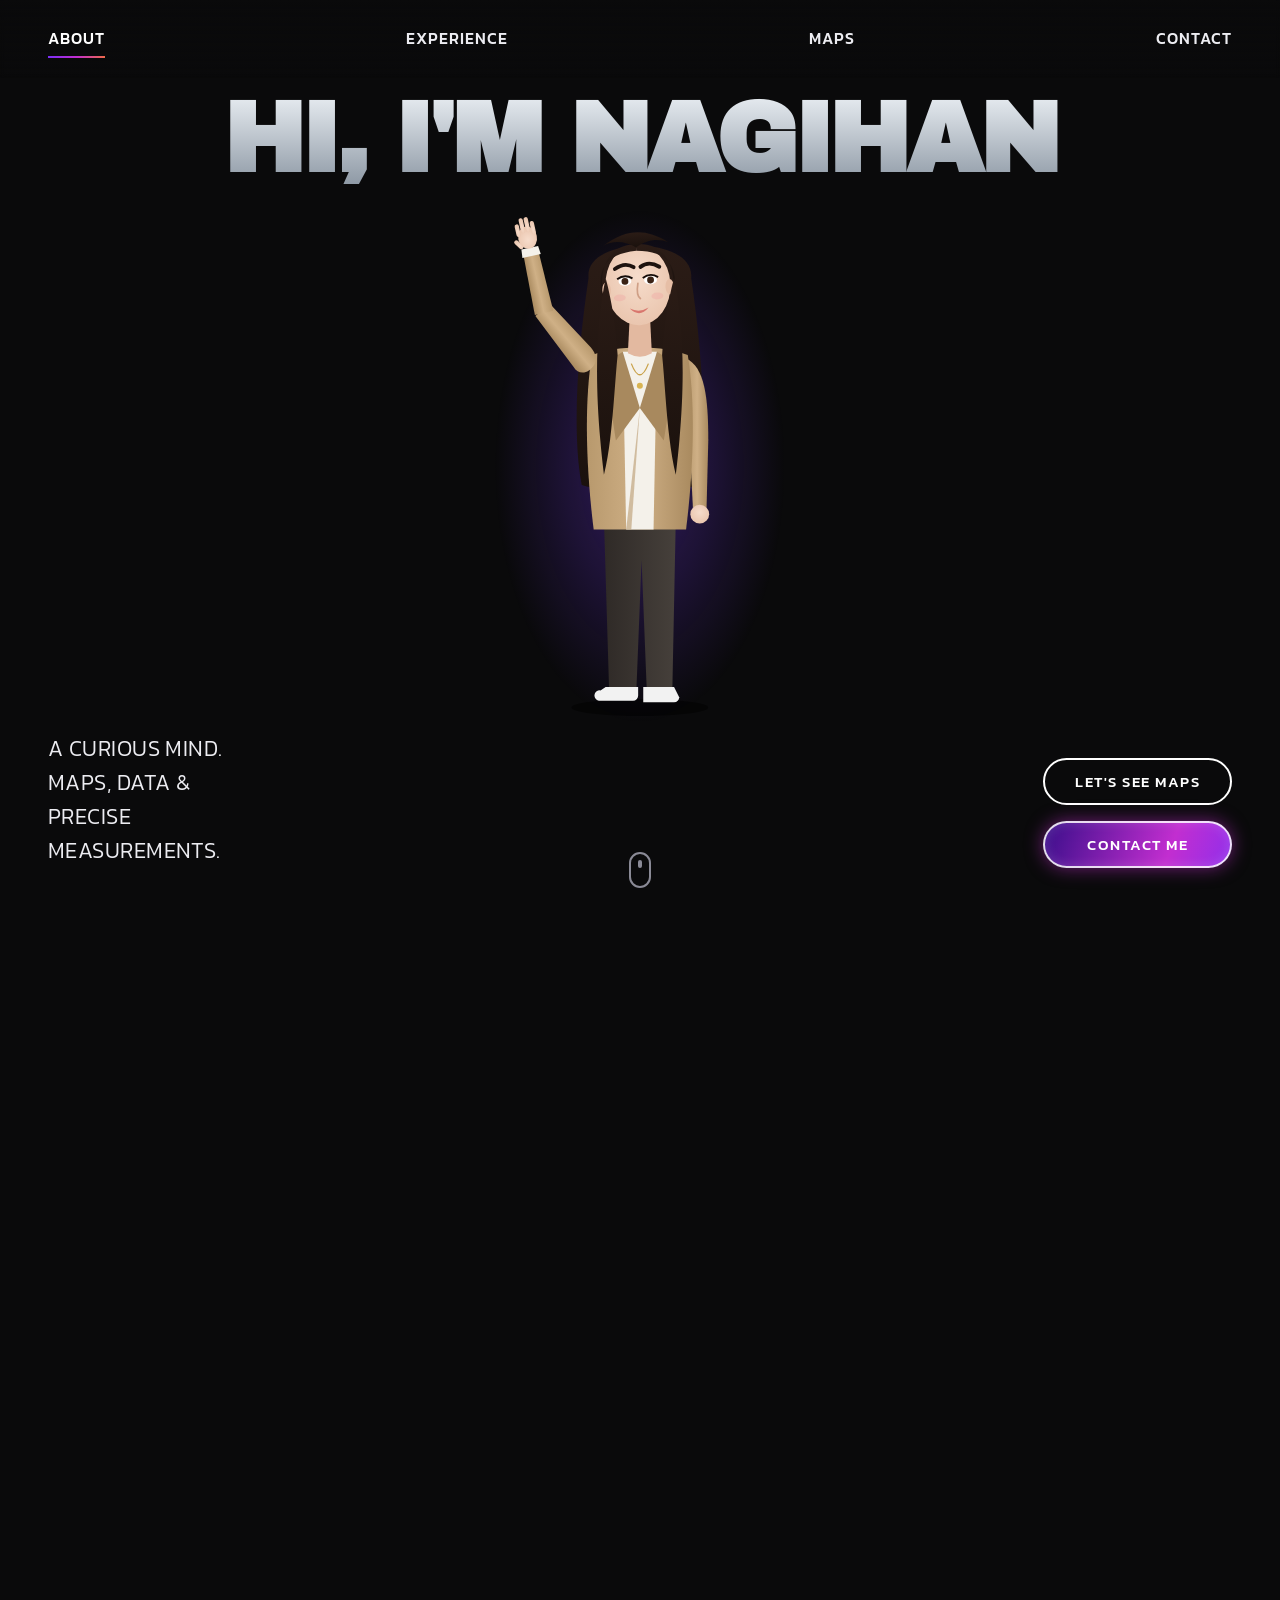
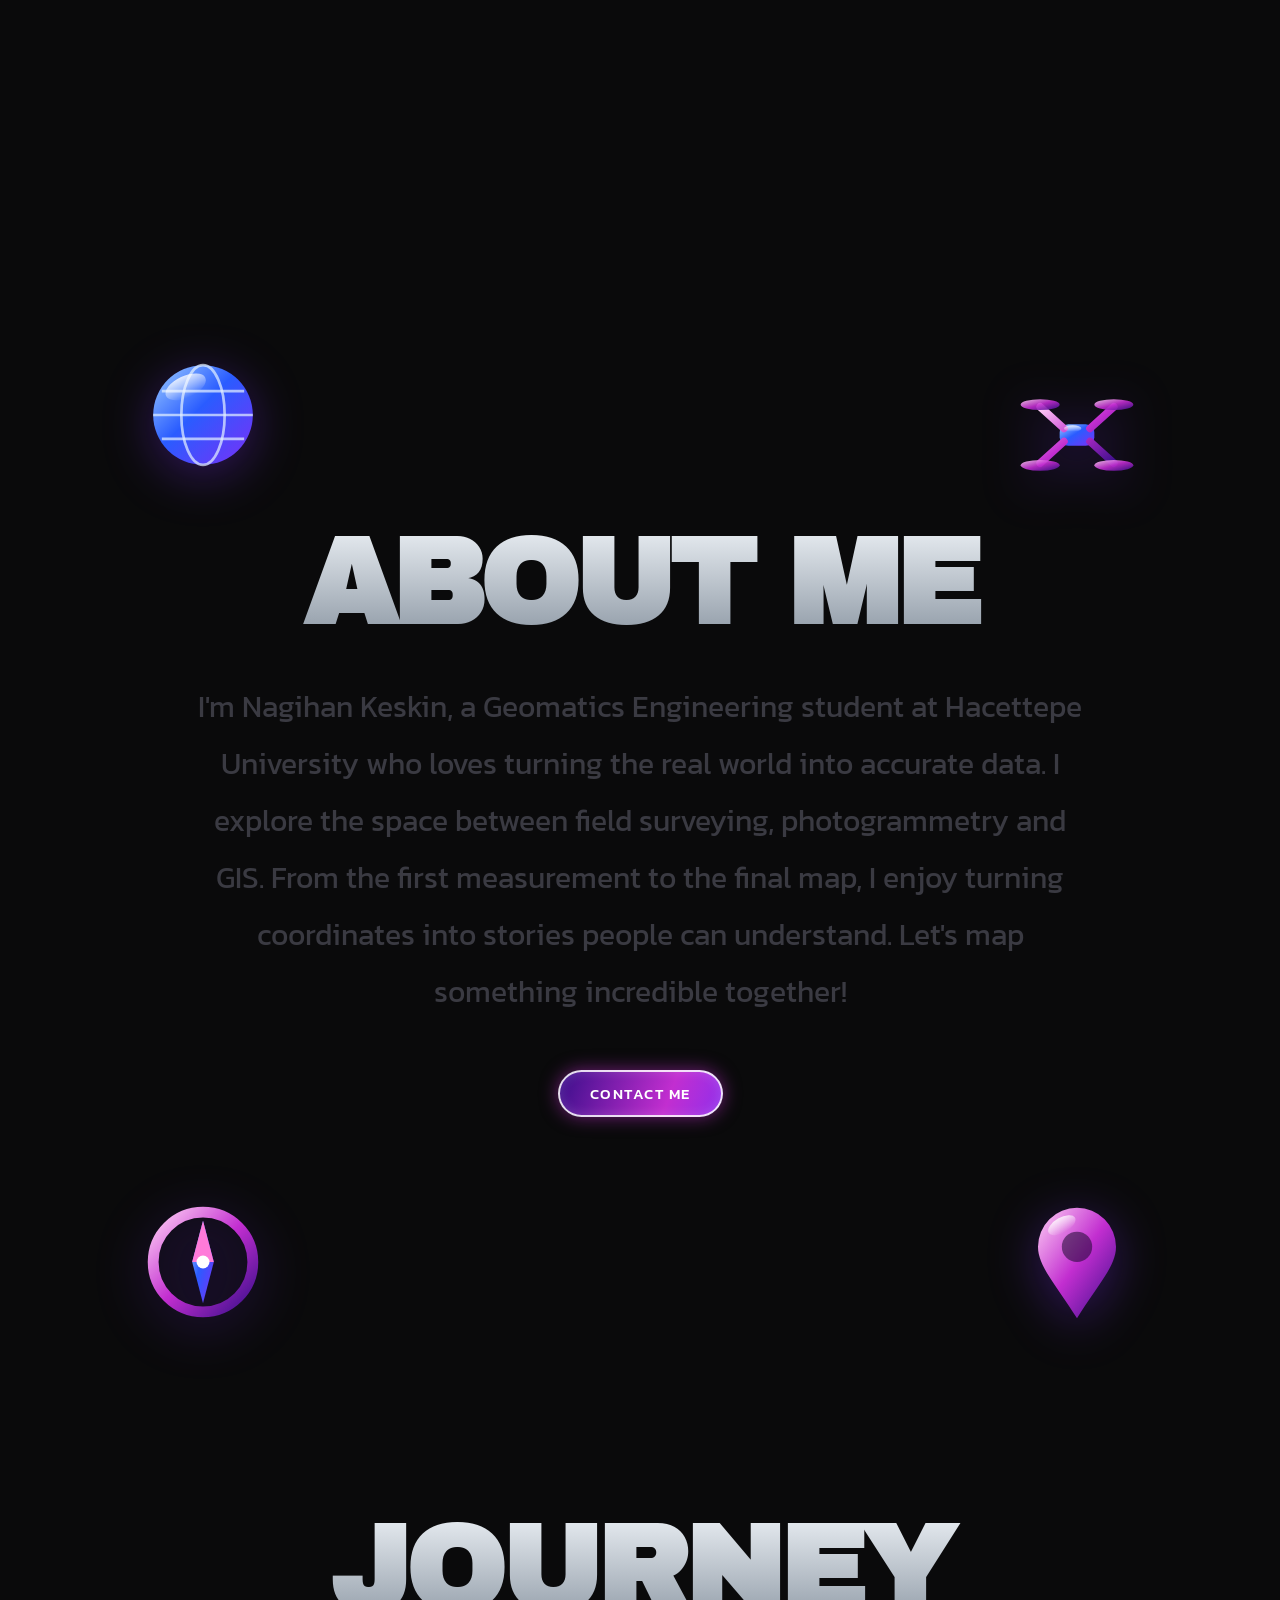
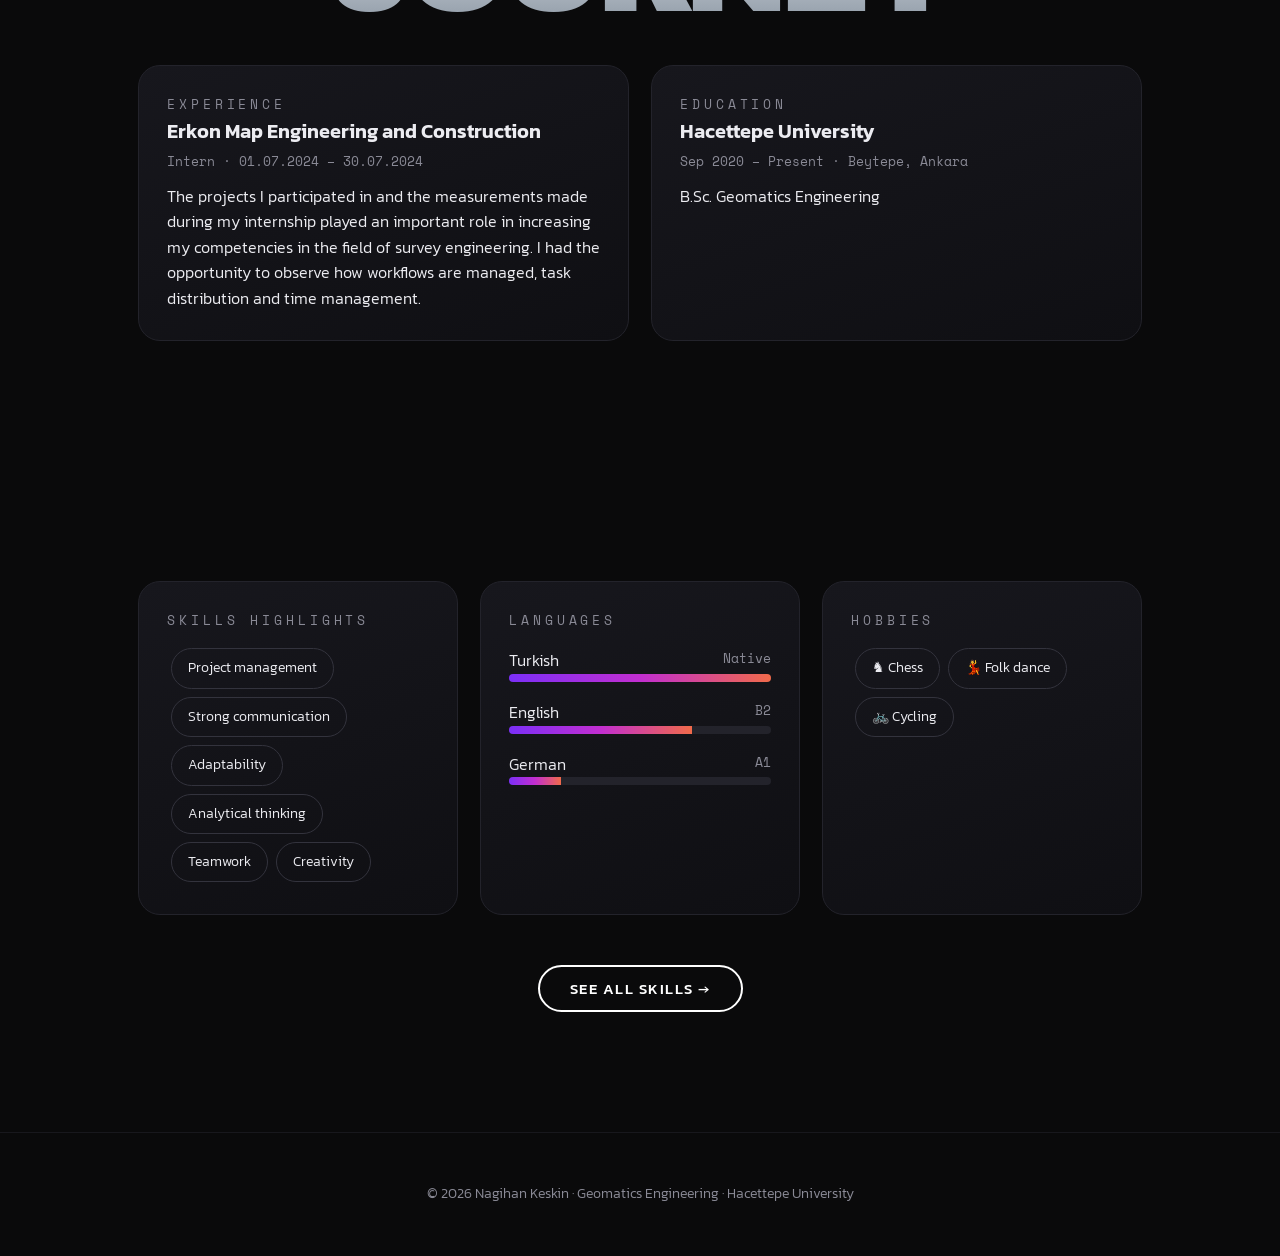
==== index.html @ 49355ff9 "Add Nagihan Keskin personal web page Animated waving avatar intro, about/experience/maps/contact pag" ====
<!doctype html>
<html lang="en">
<head>
  <meta charset="utf-8">
  <meta name="viewport" content="width=device-width, initial-scale=1">
  <link rel="preconnect" href="https://fonts.googleapis.com">
  <link rel="preconnect" href="https://fonts.gstatic.com" crossorigin>
  <link href="https://fonts.googleapis.com/css2?family=Archivo+Black&family=Kanit:wght@300;400;500;600&family=Space+Mono&display=swap" rel="stylesheet">
  <link rel="stylesheet" href="css/style.css">
  <title>Nagihan Keskin</title>
</head>
<body>
  <nav class="nav">
    <a href="index.html#about">About</a>
    <a href="experience.html">Experience</a>
    <a href="maps.html">Maps</a>
    <a href="contact.html">Contact</a>
  </nav>

  <header class="hero">
    <div class="hero-sticky">
      <h1 class="mega">Hi, I'm Nagihan</h1>
      <div id="avatar" class="avatar" tabindex="0" title="Click me to say hi!"></div>
      <div class="hero-bottom">
        <p id="tagline" class="tagline"></p>
        <div class="hero-ctas">
          <a class="btn btn-outline" href="maps.html">Let's see maps</a>
          <a class="btn btn-glow" href="contact.html">Contact me</a>
        </div>
      </div>
      <div class="scroll-cue" aria-hidden="true"></div>
    </div>
  </header>

  <section id="about" class="section">
    <div class="floaters" aria-hidden="true">
      <img class="float" src="assets/float/globe.svg" alt="" style="left:0;top:-60px">
      <img class="float" src="assets/float/drone.svg" alt="" style="right:0;top:-40px">
    </div>
    <h2 class="mega section-title" style="margin-top:120px">About me</h2>
    <p id="about-text" class="reveal-text"></p>
    <div class="center"><a class="btn btn-glow" href="contact.html">Contact me</a></div>
    <div class="floaters" aria-hidden="true" style="margin-top:80px">
      <img class="float" src="assets/float/compass.svg" alt="" style="left:0">
      <img class="float" src="assets/float/pin.svg" alt="" style="right:0">
    </div>
  </section>

  <section class="section" style="padding-top:200px">
    <h2 class="mega section-title">Journey</h2>
    <div id="experience" class="grid"></div>
  </section>

  <section class="section">
    <div class="grid">
      <div class="card in observe">
        <p class="eyebrow">Skills highlights</p>
        <div id="highlights" style="margin-top:14px"></div>
      </div>
      <div class="card in observe">
        <p class="eyebrow">Languages</p>
        <div id="languages" style="margin-top:18px"></div>
      </div>
      <div class="card in observe">
        <p class="eyebrow">Hobbies</p>
        <div id="hobbies" style="margin-top:14px"></div>
      </div>
    </div>
    <div class="center"><a class="btn btn-outline" href="experience.html">See all skills →</a></div>
  </section>

  <footer>© <span data-year></span> <span data-db="profile.firstName"></span> <span data-db="profile.lastName"></span> · Geomatics Engineering · Hacettepe University</footer>
  <script src="data/db.js"></script>
  <script src="js/avatar.js"></script>
  <script src="js/main.js"></script>
</body>
</html>
---- css/style.css ----
:root {
  --bg: #0a0a0b;
  --bg-2: #121216;
  --text: #ececf1;
  --muted: #8a8a96;
  --dim: #3a3a42;
  --silver-1: #e6ebf0;
  --silver-2: #8f9aa6;
  --purple: #7b2ff7;
  --magenta: #c22ed0;
  --orange: #f06a4a;
  --radius: 999px;
  --maxw: 1100px;
}

* { box-sizing: border-box; margin: 0; padding: 0; }

html { scroll-behavior: smooth; }

body {
  background: var(--bg);
  color: var(--text);
  font-family: "Kanit", system-ui, sans-serif;
  font-weight: 300;
  line-height: 1.6;
  overflow-x: hidden;
}

a { color: inherit; text-decoration: none; }
img { max-width: 100%; display: block; }

/* ---------- NAV ---------- */
.nav {
  position: fixed; inset: 0 0 auto 0; z-index: 50;
  display: flex; justify-content: space-between; align-items: center;
  padding: 22px clamp(16px, 5vw, 48px);
  background: linear-gradient(to bottom, rgba(10,10,11,.9), rgba(10,10,11,0));
  backdrop-filter: blur(2px);
}
.nav a {
  font-weight: 500; letter-spacing: .06em; text-transform: uppercase;
  font-size: clamp(13px, 2.4vw, 16px);
  position: relative; padding: 4px 0;
  transition: color .2s;
}
.nav a::after {
  content: ""; position: absolute; left: 0; right: 0; bottom: -2px; height: 2px;
  background: linear-gradient(90deg, var(--purple), var(--magenta), var(--orange));
  transform: scaleX(0); transform-origin: left; transition: transform .3s;
}
.nav a:hover::after, .nav a.active::after { transform: scaleX(1); }
.nav a.active { color: #fff; }

/* ---------- TYPOGRAPHY ---------- */
.mega {
  font-family: "Archivo Black", "Kanit", sans-serif;
  text-transform: uppercase;
  line-height: .9;
  letter-spacing: -.04em;
  background: linear-gradient(180deg, var(--silver-1) 0%, var(--silver-2) 100%);
  -webkit-background-clip: text; background-clip: text; color: transparent;
}
.section-title { font-size: clamp(48px, 11vw, 120px); text-align: center; margin-bottom: 40px; }
.eyebrow { font-family: "Space Mono", monospace; letter-spacing: .3em; text-transform: uppercase; color: var(--muted); font-size: 13px; }

/* ---------- BUTTONS ---------- */
.btn {
  display: inline-flex; align-items: center; justify-content: center; gap: 8px;
  padding: 14px 30px; border-radius: var(--radius);
  font: 500 15px/1 "Kanit", sans-serif; letter-spacing: .1em; text-transform: uppercase;
  color: #fff; cursor: pointer; border: 2px solid #fff; background: transparent;
  transition: transform .2s, box-shadow .3s, background .3s;
}
.btn:hover { transform: translateY(-2px) scale(1.03); }
.btn:active { transform: scale(.97); }
.btn-outline:hover { background: rgba(255,255,255,.08); }
.btn-glow {
  border-color: rgba(255,255,255,.85);
  background: linear-gradient(110deg, #3a0e8a, var(--magenta) 35%, var(--purple) 60%, var(--orange) 80%, #3a0e8a);
  background-size: 200% 100%;
  box-shadow: 0 0 18px rgba(194,46,208,.55), inset 0 0 12px rgba(255,255,255,.15);
  animation: shimmer 5s linear infinite;
}
.btn-glow:hover { box-shadow: 0 0 34px rgba(194,46,208,.85), inset 0 0 12px rgba(255,255,255,.25); }
@keyframes shimmer { to { background-position: -200% 0; } }

/* ---------- HERO ---------- */
.hero { height: 210vh; position: relative; }
.hero-sticky {
  position: sticky; top: 0; height: 100vh; overflow: hidden;
  display: grid; grid-template-rows: auto minmax(0, 1fr) auto; grid-template-columns: minmax(0, 1fr);
  padding: 96px clamp(16px, 5vw, 48px) 32px;
}
.hero h1 {
  font-size: clamp(44px, 12.5vw, 170px);
  text-align: center; white-space: nowrap;
  animation: drop-in 1s cubic-bezier(.2,.8,.2,1) both;
}
@keyframes drop-in { from { opacity: 0; transform: translateY(-40px) scale(.96); filter: blur(8px); } }

.avatar {
  justify-self: center; align-self: center;
  height: 100%; max-height: 560px; min-height: 0; aspect-ratio: 1 / 2; margin: 12px 0;
  cursor: pointer; outline: none;
  animation: rise 1.2s .25s cubic-bezier(.2,.8,.2,1) both;
  transition: transform .4s;
}
.avatar:hover { transform: scale(1.03); }
.avatar:focus-visible { filter: drop-shadow(0 0 8px var(--magenta)); }
.avatar svg { width: 100%; height: 100%; overflow: visible; }
@keyframes rise { from { opacity: 0; transform: translateY(60px); } }

.hint {
  position: absolute; left: 50%; top: 54%; transform: translateX(-50%);
  font-family: "Space Mono", monospace; font-size: 12px; color: var(--muted);
  pointer-events: none; opacity: 0; animation: fade 1s 2s forwards;
  white-space: nowrap; display: none;
}

.hero-bottom { display: flex; justify-content: space-between; align-items: flex-end; gap: 24px; flex-wrap: wrap; }
.tagline { text-transform: uppercase; font-size: clamp(16px, 2.4vw, 22px); line-height: 1.55; letter-spacing: .02em; }
.tagline span { display: block; opacity: 0; animation: fade-up .7s forwards; }
.hero-ctas { display: flex; flex-direction: column; gap: 16px; animation: fade 1s 1s both; }
@keyframes fade-up { from { opacity: 0; transform: translateY(14px); } to { opacity: 1; transform: none; } }
@keyframes fade { from { opacity: 0; } to { opacity: 1; } }

.scroll-cue {
  position: absolute; bottom: 12px; left: 50%; transform: translateX(-50%);
  width: 22px; height: 36px; border: 2px solid var(--muted); border-radius: 12px;
}
.scroll-cue::after {
  content: ""; position: absolute; left: 50%; top: 6px; width: 4px; height: 8px;
  margin-left: -2px; border-radius: 2px; background: var(--muted);
  animation: wheel 1.6s infinite;
}
@keyframes wheel { to { transform: translateY(12px); opacity: 0; } }

/* ---------- FLOATING ICONS ---------- */
.floaters { position: relative; height: 0; }
.float {
  position: absolute; width: clamp(70px, 13vw, 130px);
  animation: bob 6s ease-in-out infinite;
  filter: drop-shadow(0 10px 25px rgba(123,47,247,.35));
  transition: transform .3s;
  cursor: grab;
}
.float:hover { animation-play-state: paused; transform: scale(1.15) rotate(-8deg); }
.float:nth-child(2) { animation-delay: -1.5s; }
.float:nth-child(3) { animation-delay: -3s; }
.float:nth-child(4) { animation-delay: -4.5s; }
@keyframes bob {
  0%,100% { transform: translateY(0) rotate(-6deg); }
  50% { transform: translateY(-18px) rotate(6deg); }
}

/* ---------- ABOUT ---------- */
.section { padding: 120px clamp(16px, 5vw, 48px); max-width: var(--maxw); margin: 0 auto; position: relative; }
.reveal-text {
  font-size: clamp(19px, 3vw, 30px); font-weight: 400; text-align: center;
  line-height: 1.9; max-width: 900px; margin: 0 auto;
}
.reveal-text .w { color: var(--dim); transition: color .35s; }
.reveal-text .w.on { color: var(--text); }
.center { text-align: center; margin-top: 50px; }

/* ---------- CARDS ---------- */
.grid { display: grid; gap: 22px; grid-template-columns: repeat(auto-fit, minmax(260px, 1fr)); }
.card {
  background: linear-gradient(160deg, #17171d, #0f0f13);
  border: 1px solid #23232b; border-radius: 22px; padding: 28px;
  transition: transform .3s, border-color .3s, box-shadow .3s;
}
.card:hover { transform: translateY(-6px); border-color: #4b2a7a; box-shadow: 0 18px 40px rgba(123,47,247,.18); }
.card h3 { font-weight: 600; font-size: 20px; margin-bottom: 4px; }
.card .meta { color: var(--muted); font-family: "Space Mono", monospace; font-size: 13px; margin-bottom: 12px; }
.chip {
  display: inline-block; margin: 4px; padding: 8px 16px; border-radius: var(--radius);
  border: 1px solid #33333d; font-size: 14px; cursor: default; transition: all .25s;
}
.chip:hover { border-color: var(--magenta); background: rgba(194,46,208,.12); transform: translateY(-2px); }

.bar { height: 8px; border-radius: 4px; background: #23232b; overflow: hidden; }
.bar > i {
  display: block; height: 100%; width: 0;
  background: linear-gradient(90deg, var(--purple), var(--magenta), var(--orange));
  transition: width 1.4s cubic-bezier(.2,.8,.2,1);
}

/* scroll ile beliren öğeler */
.in { opacity: 0; transform: translateY(30px); transition: opacity .8s, transform .8s; }
.in.visible { opacity: 1; transform: none; }

/* ---------- TABLE (tabular info with images) ---------- */
.table-wrap { overflow-x: auto; border-radius: 18px; border: 1px solid #23232b; }
table { width: 100%; border-collapse: collapse; min-width: 560px; }
th, td { padding: 16px 18px; text-align: left; border-bottom: 1px solid #1e1e25; }
th { font-family: "Space Mono", monospace; font-weight: 400; font-size: 12px; letter-spacing: .2em; text-transform: uppercase; color: var(--muted); background: #111116; }
tbody tr { transition: background .25s; cursor: pointer; }
tbody tr:hover { background: rgba(123,47,247,.08); }
tbody tr.selected { background: rgba(194,46,208,.14); }
td img { width: 44px; height: 44px; border-radius: 12px; transition: transform .3s; }
tbody tr:hover td img { transform: rotate(-8deg) scale(1.1); }
td .bar { width: 160px; }
.lvl { font-family: "Space Mono", monospace; color: var(--muted); font-size: 13px; margin-left: 8px; }

/* ---------- PAGE HEADER ---------- */
.page-head { padding: 150px clamp(16px, 5vw, 48px) 20px; text-align: center; }
.page-head h1 { font-size: clamp(54px, 13vw, 150px); }
.page-head p { color: var(--muted); max-width: 640px; margin: 18px auto 0; }

/* ---------- MAPS ---------- */
.map-box { height: 460px; border-radius: 22px; overflow: hidden; border: 1px solid #23232b; background: #111; }
.map-note { color: var(--muted); font-size: 14px; margin-top: 12px; font-family: "Space Mono", monospace; }
.map-tools { display: flex; gap: 10px; flex-wrap: wrap; margin-bottom: 14px; }
.map-tools .btn { padding: 10px 18px; font-size: 12px; }
.zoom-badge {
  font-family: "Space Mono", monospace; font-size: 12px; padding: 10px 16px;
  border-radius: var(--radius); border: 1px solid #33333d; color: var(--muted);
}
.zoom-badge b { color: var(--text); }
.ol-popup {
  background: #15151b; color: var(--text); border: 1px solid #4b2a7a;
  padding: 10px 14px; border-radius: 12px; font-size: 14px; white-space: nowrap;
  transform: translate(-50%, calc(-100% - 14px));
}
.leaflet-popup-content-wrapper, .leaflet-popup-tip { background: #15151b; color: var(--text); }

/* ---------- CONTACT ---------- */
form { display: grid; gap: 16px; }
input, textarea {
  width: 100%; padding: 16px 18px; border-radius: 16px; border: 1px solid #2a2a33;
  background: #111116; color: var(--text); font: inherit; transition: border-color .2s, box-shadow .2s;
}
input:focus, textarea:focus { outline: none; border-color: var(--magenta); box-shadow: 0 0 0 3px rgba(194,46,208,.2); }
textarea { min-height: 150px; resize: vertical; }
.toast {
  position: fixed; bottom: 24px; left: 50%; transform: translate(-50%, 120px);
  background: #1b1b22; border: 1px solid #4b2a7a; padding: 12px 22px; border-radius: var(--radius);
  transition: transform .4s; z-index: 100;
}
.toast.show { transform: translate(-50%, 0); }

.photo-card { display: grid; grid-template-columns: 220px 1fr; gap: 30px; align-items: center; }
.photo-card img { border-radius: 24px; aspect-ratio: 1; object-fit: cover; box-shadow: 0 0 40px rgba(123,47,247,.25); transition: transform .4s; }
.photo-card img:hover { transform: rotate(-2deg) scale(1.03); }

footer { text-align: center; padding: 50px 16px; color: var(--muted); font-size: 14px; border-top: 1px solid #18181d; }

@media (max-width: 640px) {
  .hero-bottom { flex-direction: column; align-items: stretch; }
  .hero-ctas { flex-direction: row; justify-content: space-between; }
  .hero-ctas .btn { padding: 12px 18px; font-size: 13px; }
  .photo-card { grid-template-columns: 1fr; text-align: center; }
  .photo-card img { width: 180px; margin: 0 auto; }
  .map-box { height: 380px; }
}

@media (prefers-reduced-motion: reduce) {
  *, *::before, *::after { animation: none !important; transition: none !important; }
  .tagline span, .in { opacity: 1; transform: none; }
}
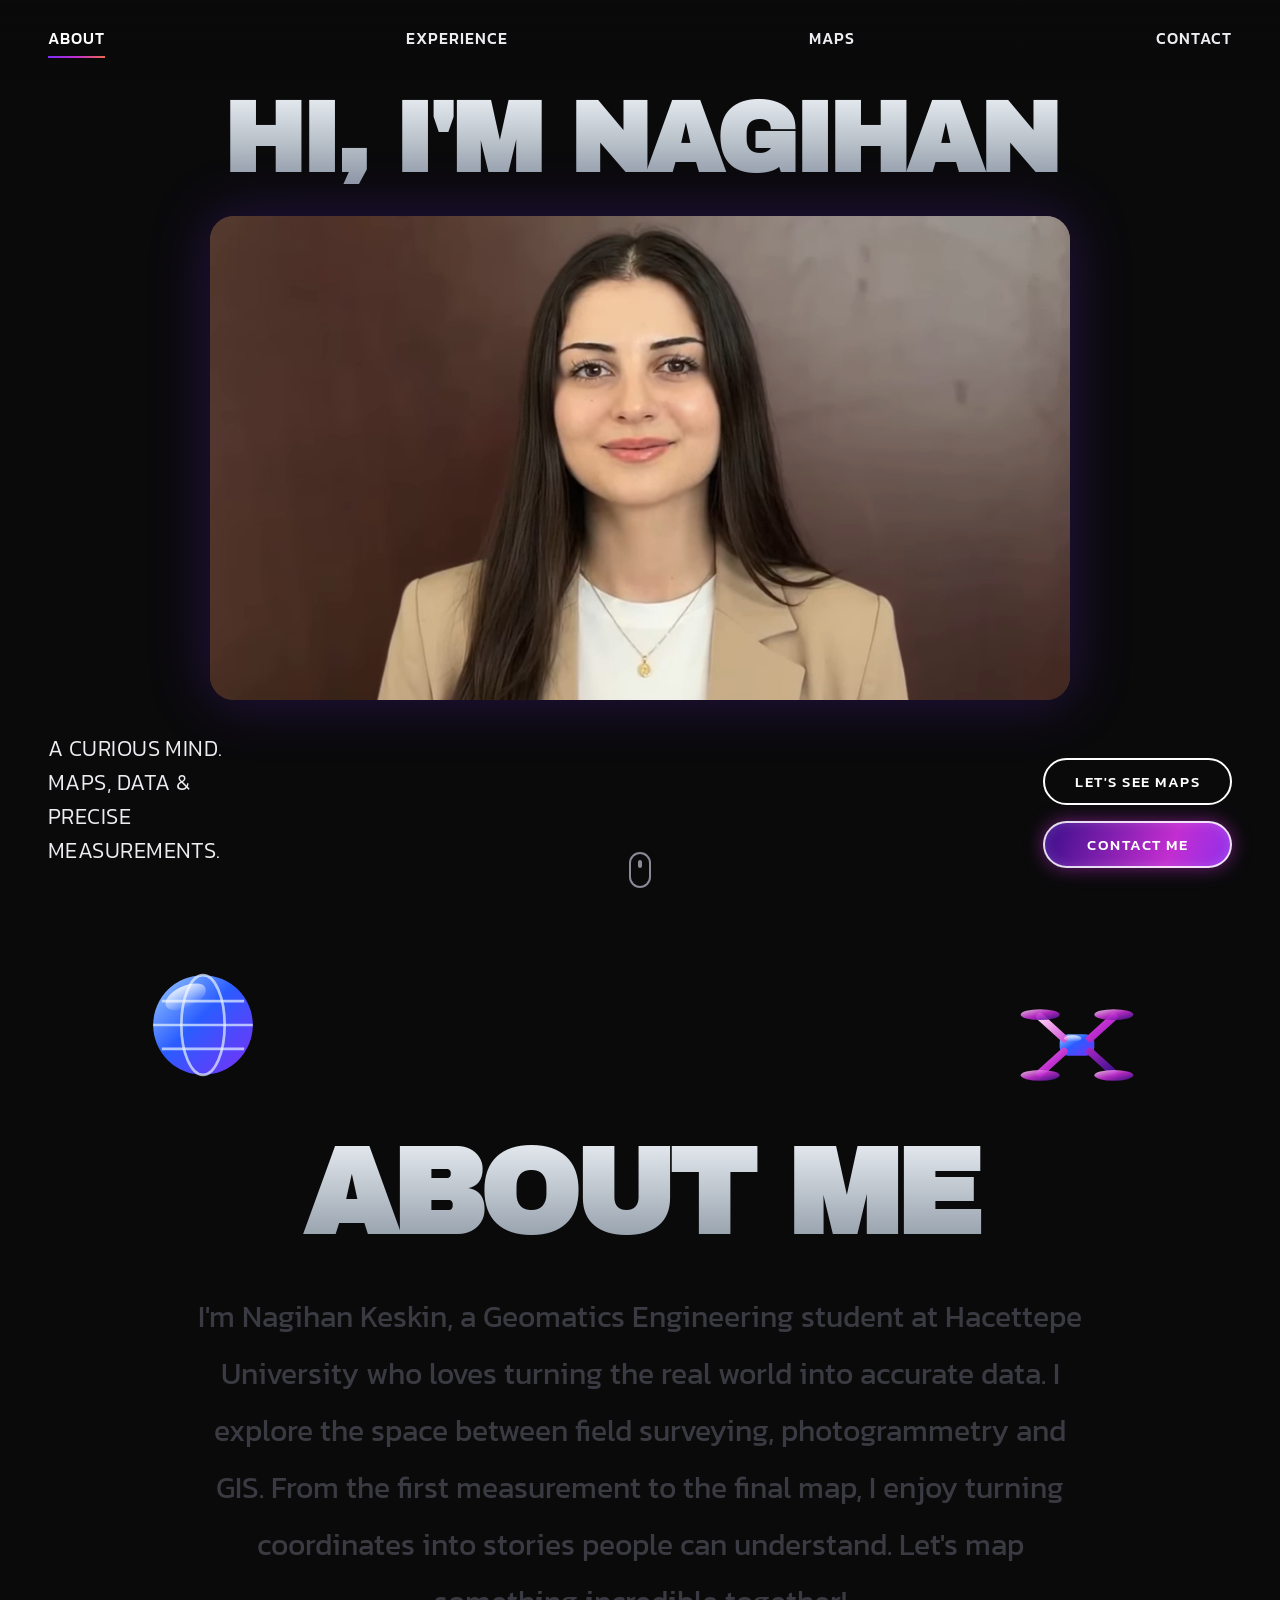
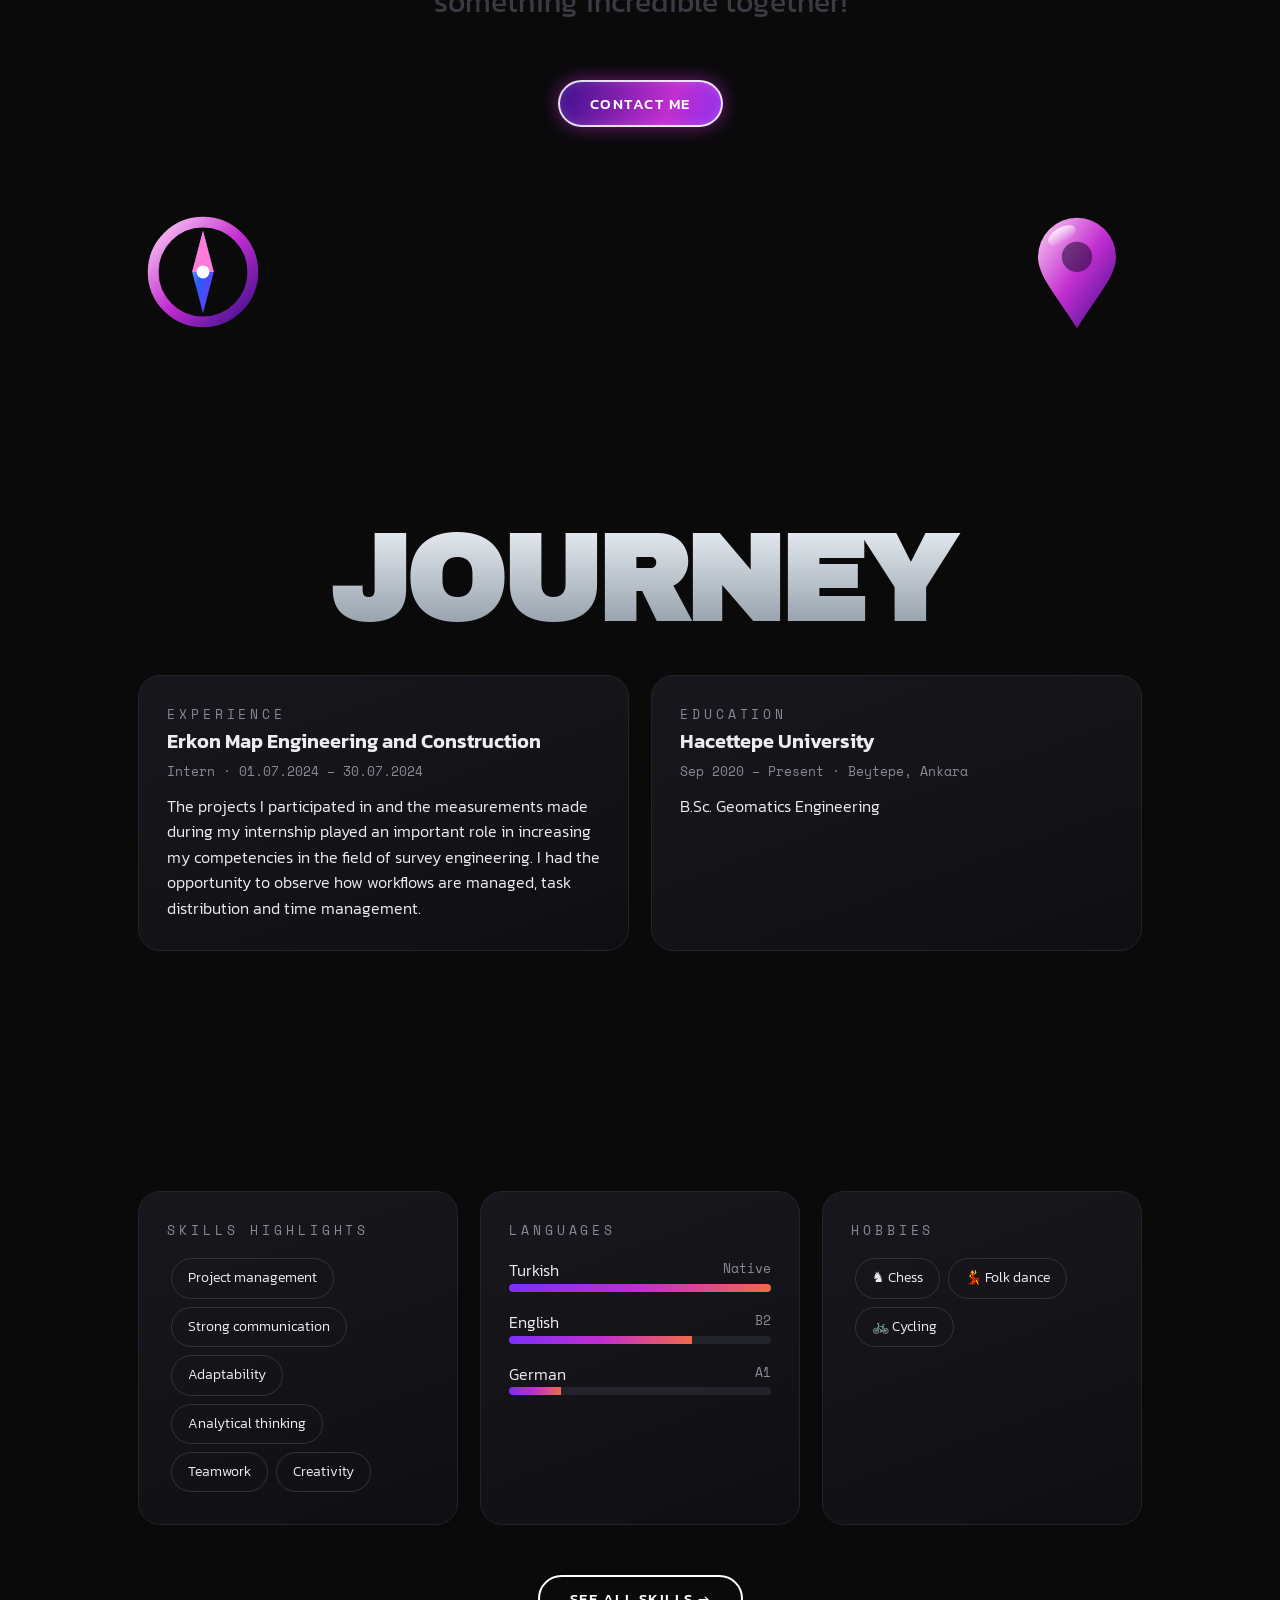
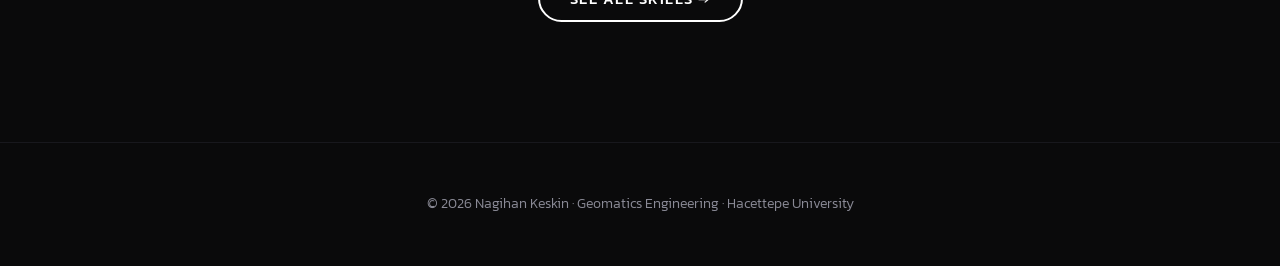
==== commit 87ce3261: "Replace SVG avatar with Nagihan's intro video - Hero now plays the provided video (original H.264 st" ====
--- a/index.html
+++ b/index.html
@@ -7,6 +7,7 @@
   <link rel="preconnect" href="https://fonts.gstatic.com" crossorigin>
   <link href="https://fonts.googleapis.com/css2?family=Archivo+Black&family=Kanit:wght@300;400;500;600&family=Space+Mono&display=swap" rel="stylesheet">
   <link rel="stylesheet" href="css/style.css">
+  <link rel="preload" as="image" href="assets/video/nagihan-intro-poster.jpg">
   <title>Nagihan Keskin</title>
 </head>
 <body>
@@ -20,7 +21,13 @@
   <header class="hero">
     <div class="hero-sticky">
       <h1 class="mega">Hi, I'm Nagihan</h1>
-      <div id="avatar" class="avatar" tabindex="0" title="Click me to say hi!"></div>
+      <div class="hero-media">
+        <video id="hero-video" class="hero-video" poster="assets/video/nagihan-intro-poster.jpg"
+               autoplay muted loop playsinline preload="auto" aria-label="Nagihan saying hi">
+          <source src="assets/video/nagihan-intro.mp4" type="video/mp4">
+          <source src="assets/video/nagihan-intro.webm" type="video/webm">
+        </video>
+      </div>
       <div class="hero-bottom">
         <p id="tagline" class="tagline"></p>
         <div class="hero-ctas">
@@ -71,7 +78,6 @@
 
   <footer>© <span data-year></span> <span data-db="profile.firstName"></span> <span data-db="profile.lastName"></span> · Geomatics Engineering · Hacettepe University</footer>
   <script src="data/db.js"></script>
-  <script src="js/avatar.js"></script>
   <script src="js/main.js"></script>
 </body>
 </html>
--- a/css/style.css
+++ b/css/style.css
@@ -17,6 +17,9 @@
 
 html { scroll-behavior: smooth; }
 
+@view-transition { navigation: auto; }
+::view-transition-old(root), ::view-transition-new(root) { animation-duration: .25s; }
+
 body {
   background: var(--bg);
   color: var(--text);
@@ -35,7 +38,6 @@
   display: flex; justify-content: space-between; align-items: center;
   padding: 22px clamp(16px, 5vw, 48px);
   background: linear-gradient(to bottom, rgba(10,10,11,.9), rgba(10,10,11,0));
-  backdrop-filter: blur(2px);
 }
 .nav a {
   font-weight: 500; letter-spacing: .06em; text-transform: uppercase;
@@ -79,16 +81,15 @@
   background: linear-gradient(110deg, #3a0e8a, var(--magenta) 35%, var(--purple) 60%, var(--orange) 80%, #3a0e8a);
   background-size: 200% 100%;
   box-shadow: 0 0 18px rgba(194,46,208,.55), inset 0 0 12px rgba(255,255,255,.15);
-  animation: shimmer 5s linear infinite;
-}
-.btn-glow:hover { box-shadow: 0 0 34px rgba(194,46,208,.85), inset 0 0 12px rgba(255,255,255,.25); }
-@keyframes shimmer { to { background-position: -200% 0; } }
+}
+.btn-glow:hover { background-position: 100% 0; box-shadow: 0 0 34px rgba(194,46,208,.85), inset 0 0 12px rgba(255,255,255,.25); }
+.btn-glow { transition: transform .2s, box-shadow .3s, background-position .6s; }
 
 /* ---------- HERO ---------- */
-.hero { height: 210vh; position: relative; }
 .hero-sticky {
-  position: sticky; top: 0; height: 100vh; overflow: hidden;
+  min-height: 100vh; min-height: 100svh; position: relative;
   display: grid; grid-template-rows: auto minmax(0, 1fr) auto; grid-template-columns: minmax(0, 1fr);
+  gap: 20px;
   padding: 96px clamp(16px, 5vw, 48px) 32px;
 }
 .hero h1 {
@@ -96,26 +97,20 @@
   text-align: center; white-space: nowrap;
   animation: drop-in 1s cubic-bezier(.2,.8,.2,1) both;
 }
-@keyframes drop-in { from { opacity: 0; transform: translateY(-40px) scale(.96); filter: blur(8px); } }
-
-.avatar {
+@keyframes drop-in { from { opacity: 0; transform: translateY(-40px); } }
+
+.hero-media {
   justify-self: center; align-self: center;
-  height: 100%; max-height: 560px; min-height: 0; aspect-ratio: 1 / 2; margin: 12px 0;
-  cursor: pointer; outline: none;
-  animation: rise 1.2s .25s cubic-bezier(.2,.8,.2,1) both;
-  transition: transform .4s;
-}
-.avatar:hover { transform: scale(1.03); }
-.avatar:focus-visible { filter: drop-shadow(0 0 8px var(--magenta)); }
-.avatar svg { width: 100%; height: 100%; overflow: visible; }
-@keyframes rise { from { opacity: 0; transform: translateY(60px); } }
-
-.hint {
-  position: absolute; left: 50%; top: 54%; transform: translateX(-50%);
-  font-family: "Space Mono", monospace; font-size: 12px; color: var(--muted);
-  pointer-events: none; opacity: 0; animation: fade 1s 2s forwards;
-  white-space: nowrap; display: none;
-}
+  width: min(100%, 860px, calc((100svh - 400px) * 16 / 9));
+  min-width: min(100%, 320px);
+  aspect-ratio: 16 / 9;
+  border-radius: 24px; overflow: hidden;
+  background: #3a1d17 url("../assets/video/nagihan-intro-poster.jpg") center / cover;
+  box-shadow: 0 0 60px rgba(123,47,247,.25);
+  animation: rise 1s .2s cubic-bezier(.2,.8,.2,1) both;
+}
+.hero-video { width: 100%; height: 100%; object-fit: cover; display: block; }
+@keyframes rise { from { opacity: 0; transform: translateY(40px); } }
 
 .hero-bottom { display: flex; justify-content: space-between; align-items: flex-end; gap: 24px; flex-wrap: wrap; }
 .tagline { text-transform: uppercase; font-size: clamp(16px, 2.4vw, 22px); line-height: 1.55; letter-spacing: .02em; }
@@ -140,7 +135,7 @@
 .float {
   position: absolute; width: clamp(70px, 13vw, 130px);
   animation: bob 6s ease-in-out infinite;
-  filter: drop-shadow(0 10px 25px rgba(123,47,247,.35));
+  will-change: transform;
   transition: transform .3s;
   cursor: grab;
 }
@@ -247,6 +242,8 @@
 footer { text-align: center; padding: 50px 16px; color: var(--muted); font-size: 14px; border-top: 1px solid #18181d; }
 
 @media (max-width: 640px) {
+  /* telefonda sadece yanlardaki arka plan biraz kırpılır, kişi tam görünür */
+  .hero-media { width: 100%; aspect-ratio: 4 / 3; }
   .hero-bottom { flex-direction: column; align-items: stretch; }
   .hero-ctas { flex-direction: row; justify-content: space-between; }
   .hero-ctas .btn { padding: 12px 18px; font-size: 13px; }
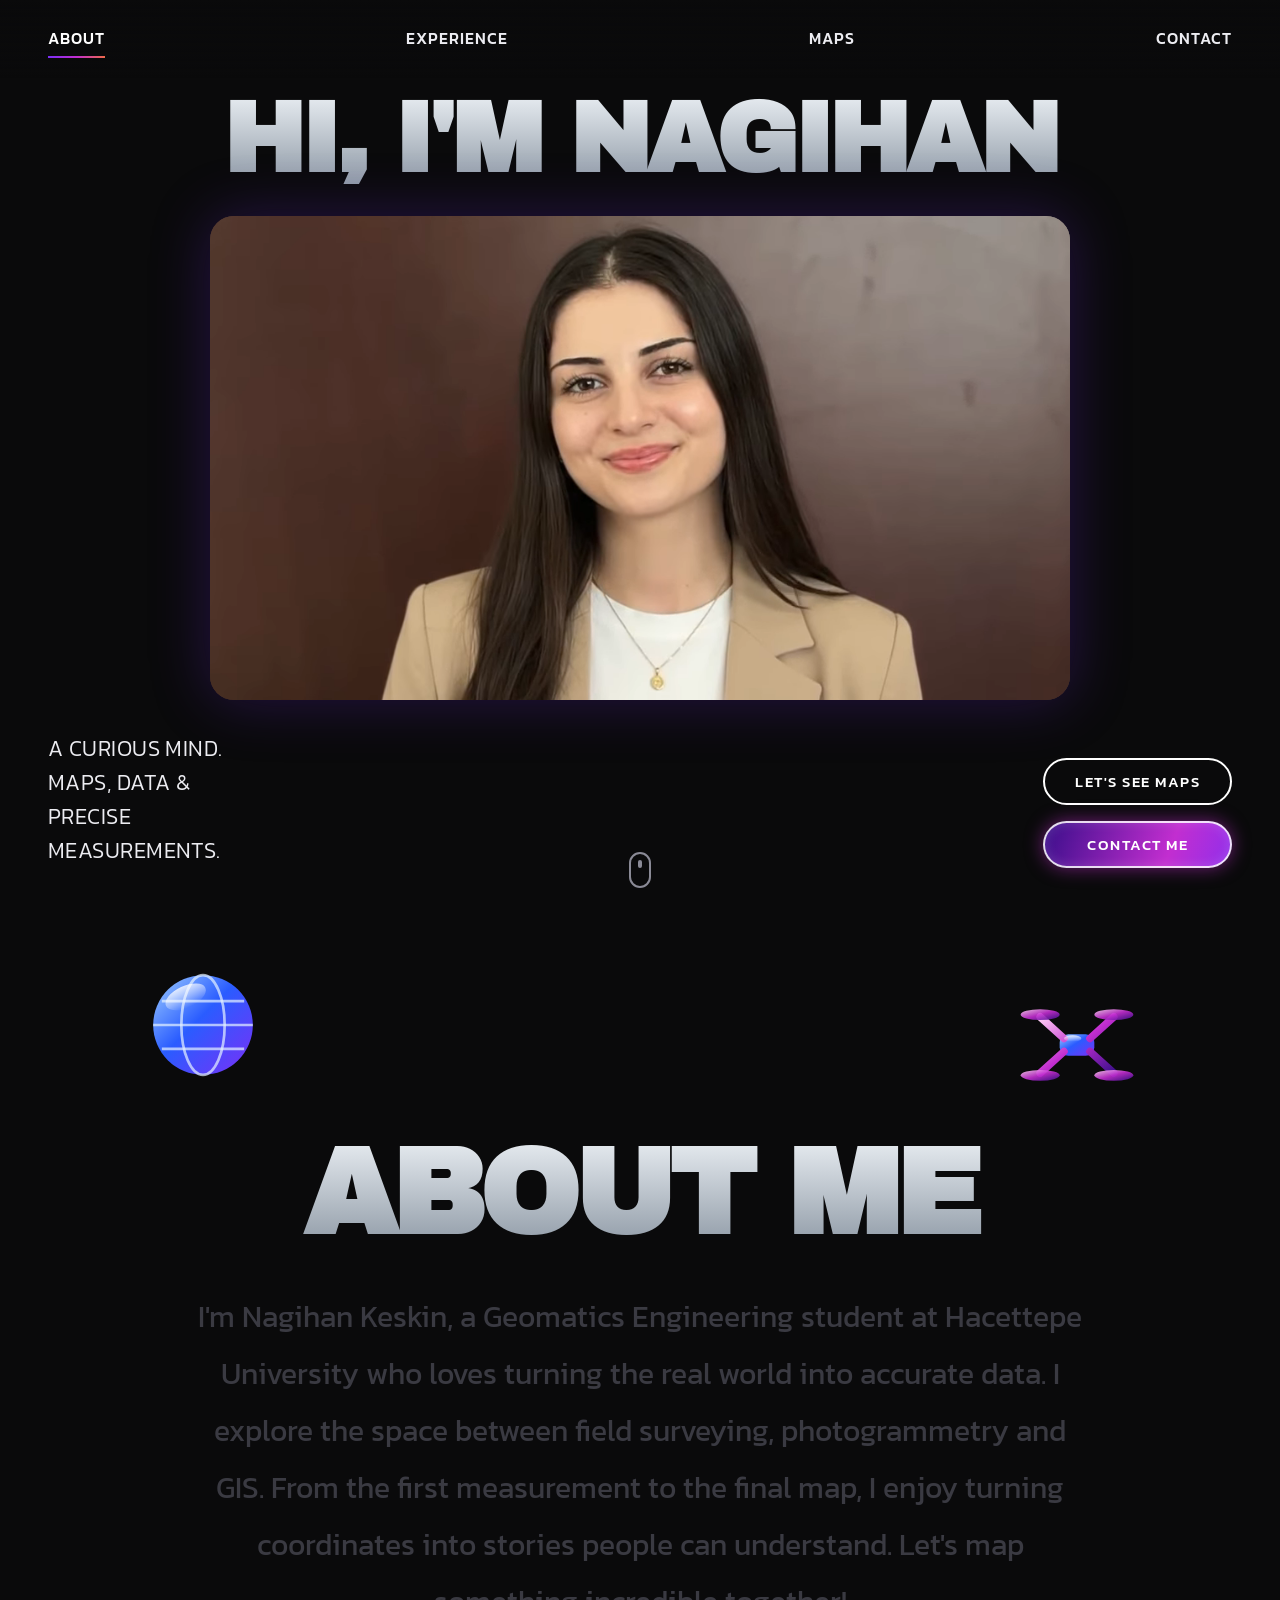
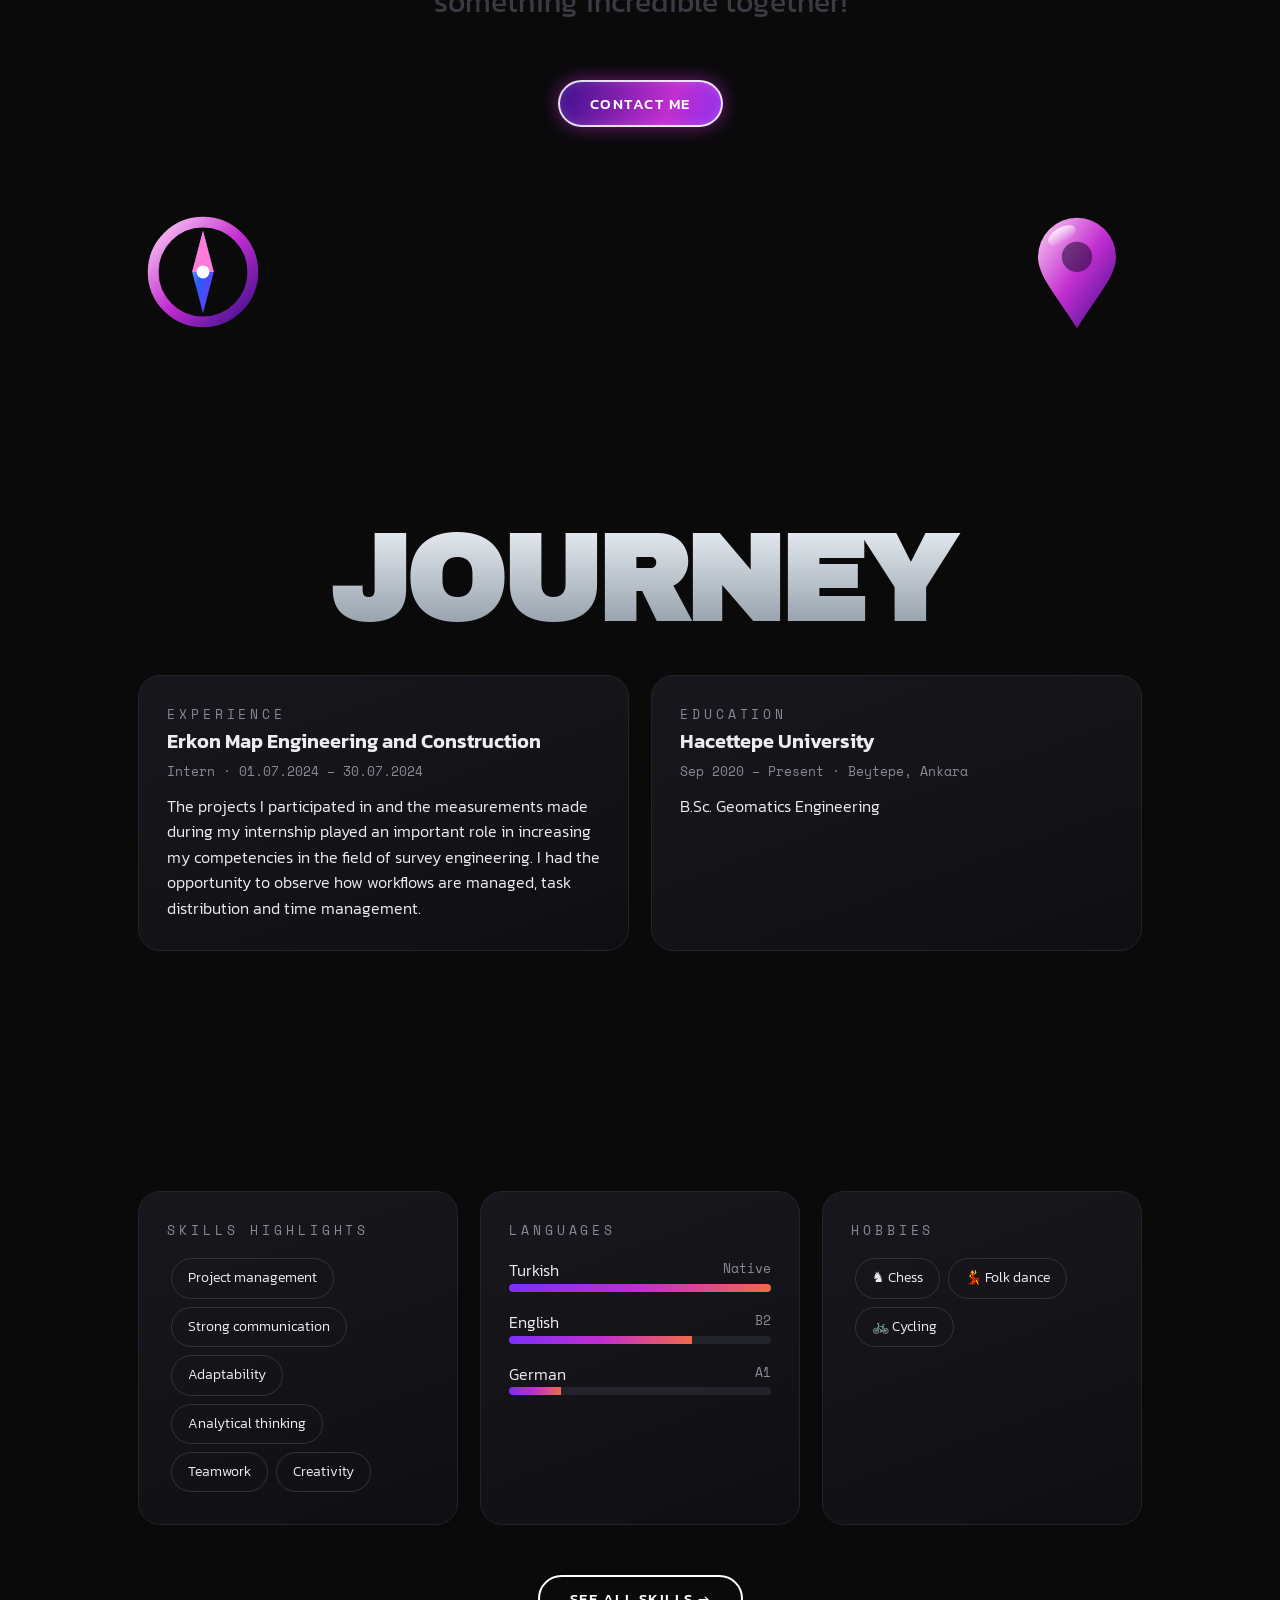
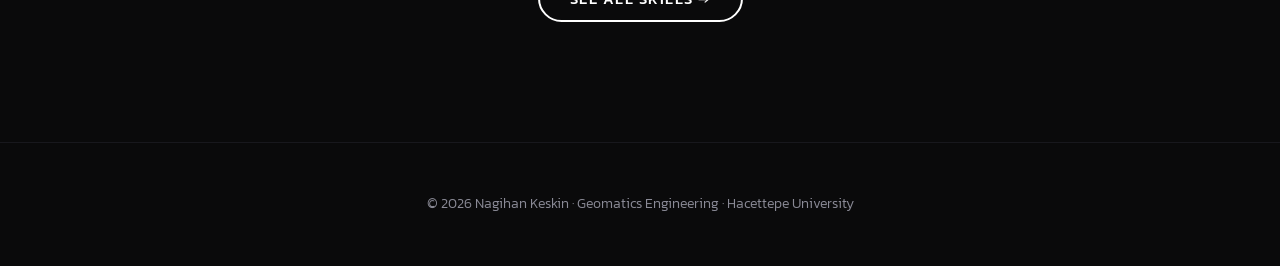
==== commit 232d040c: "Fix hero video size on mobile Cache-bust CSS/JS so phones don't combine new HTML with a stale styles" ====
--- a/index.html
+++ b/index.html
@@ -6,7 +6,7 @@
   <link rel="preconnect" href="https://fonts.googleapis.com">
   <link rel="preconnect" href="https://fonts.gstatic.com" crossorigin>
   <link href="https://fonts.googleapis.com/css2?family=Archivo+Black&family=Kanit:wght@300;400;500;600&family=Space+Mono&display=swap" rel="stylesheet">
-  <link rel="stylesheet" href="css/style.css">
+  <link rel="stylesheet" href="css/style.css?v=3">
   <link rel="preload" as="image" href="assets/video/nagihan-intro-poster.jpg">
   <title>Nagihan Keskin</title>
 </head>
@@ -21,8 +21,9 @@
   <header class="hero">
     <div class="hero-sticky">
       <h1 class="mega">Hi, I'm Nagihan</h1>
-      <div class="hero-media">
-        <video id="hero-video" class="hero-video" poster="assets/video/nagihan-intro-poster.jpg"
+      <div class="hero-media" style="max-width:100%;overflow:hidden">
+        <video id="hero-video" class="hero-video" width="1024" height="576"
+               style="width:100%;height:100%;max-width:100%;object-fit:cover" poster="assets/video/nagihan-intro-poster.jpg"
                autoplay muted loop playsinline preload="auto" aria-label="Nagihan saying hi">
           <source src="assets/video/nagihan-intro.mp4" type="video/mp4">
           <source src="assets/video/nagihan-intro.webm" type="video/webm">
@@ -77,7 +78,7 @@
   </section>
 
   <footer>© <span data-year></span> <span data-db="profile.firstName"></span> <span data-db="profile.lastName"></span> · Geomatics Engineering · Hacettepe University</footer>
-  <script src="data/db.js"></script>
-  <script src="js/main.js"></script>
+  <script src="data/db.js?v=3"></script>
+  <script src="js/main.js?v=3"></script>
 </body>
 </html>
--- a/css/style.css
+++ b/css/style.css
@@ -101,6 +101,8 @@
 
 .hero-media {
   justify-self: center; align-self: center;
+  width: min(100%, 860px);
+  width: min(100%, 860px, calc((100vh - 400px) * 16 / 9));
   width: min(100%, 860px, calc((100svh - 400px) * 16 / 9));
   min-width: min(100%, 320px);
   aspect-ratio: 16 / 9;
@@ -244,6 +246,7 @@
 @media (max-width: 640px) {
   /* telefonda sadece yanlardaki arka plan biraz kırpılır, kişi tam görünür */
   .hero-media { width: 100%; aspect-ratio: 4 / 3; }
+  .scroll-cue { display: none; }
   .hero-bottom { flex-direction: column; align-items: stretch; }
   .hero-ctas { flex-direction: row; justify-content: space-between; }
   .hero-ctas .btn { padding: 12px 18px; font-size: 13px; }
